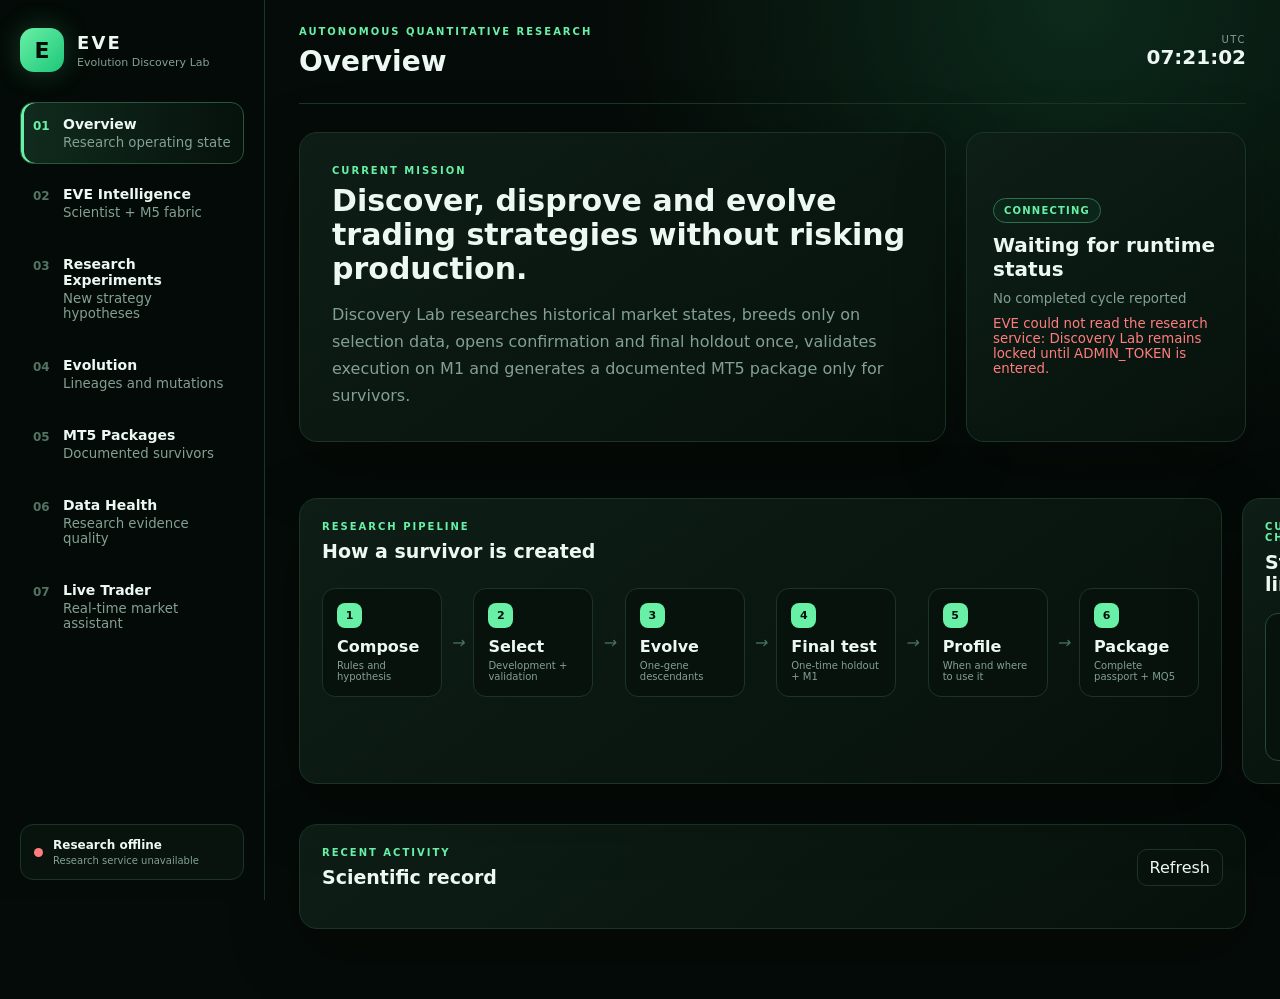
==== railway/app/static/index.html @ f0ff2114 "Force persistent chart-zone feed to browser" ====
<!doctype html>
<html lang="en">
<head>
  <meta charset="utf-8">
  <meta name="viewport" content="width=device-width, initial-scale=1">
  <meta name="theme-color" content="#07110d">
  <title>EVE Evolution Discovery Lab</title>
  <link rel="stylesheet" href="styles.css">
</head>
<body>
  <div class="shell">
    <aside class="sidebar">
      <div class="brand"><div class="brand-mark">E</div><div><strong>EVE</strong><span>Evolution Discovery Lab</span></div></div>
      <nav id="nav">
        <button class="nav-item active" data-view="overview"><span>01</span><b>Overview</b><small>Research operating state</small></button>
        <button class="nav-item" data-view="intelligence"><span>02</span><b>EVE Intelligence</b><small>Scientist + M5 fabric</small></button>
        <button class="nav-item" data-view="candidates"><span>03</span><b>Research Experiments</b><small>New strategy hypotheses</small></button>
        <button class="nav-item" data-view="evolution"><span>04</span><b>Evolution</b><small>Lineages and mutations</small></button>
        <button class="nav-item" data-view="mt5"><span>05</span><b>MT5 Packages</b><small>Documented survivors</small></button>
        <button class="nav-item" data-view="data"><span>06</span><b>Data Health</b><small>Research evidence quality</small></button>
      </nav>
      <div class="sidebar-foot"><span class="dot" id="healthDot"></span><div><strong id="healthText">Connecting</strong><small id="workerText">Railway worker</small></div></div>
    </aside>

    <main>
      <header class="topbar"><div><p class="eyebrow">AUTONOMOUS QUANTITATIVE RESEARCH</p><h1 id="pageTitle">Overview</h1></div><div class="clock"><span>UTC</span><strong id="clock">--:--:--</strong></div></header>

      <section class="view active" id="view-overview">
        <div class="hero">
          <div><p class="eyebrow">CURRENT MISSION</p><h2>Discover, disprove and evolve trading strategies without risking production.</h2><p>Discovery Lab researches historical market states, breeds only on selection data, opens confirmation and final holdout once, validates execution on M1 and generates a documented MT5 package only for survivors.</p></div>
          <div class="worker-card"><span class="status-pill" id="workerStatus">CONNECTING</span><strong id="lastAction">Waiting for runtime status</strong><small id="lastCycle">No completed cycle reported</small><small class="error" id="lastError"></small></div>
        </div>
        <div class="integrity-strip" id="integrityStrip"></div>
        <div class="metrics" id="metrics"></div>
        <div class="grid two">
          <article class="panel"><div class="panel-head"><div><p class="eyebrow">RESEARCH PIPELINE</p><h3>How a survivor is created</h3></div></div><div class="pipeline"><div><b>1</b><span>Compose</span><small>Rules and hypothesis</small></div><i>→</i><div><b>2</b><span>Select</span><small>Development + validation</small></div><i>→</i><div><b>3</b><span>Evolve</span><small>One-gene descendants</small></div><i>→</i><div><b>4</b><span>Final test</span><small>One-time holdout + M1</small></div><i>→</i><div><b>5</b><span>Profile</span><small>When and where to use it</small></div><i>→</i><div><b>6</b><span>Package</span><small>Complete passport + MQ5</small></div></div></article>
          <article class="panel"><div class="panel-head"><div><p class="eyebrow">CURRENT CHAMPION</p><h3>Strongest lineage</h3></div></div><div id="topLineage" class="feature-card empty">No lineage has survived selection yet.</div></article>
        </div>
        <article class="panel"><div class="panel-head"><div><p class="eyebrow">RECENT ACTIVITY</p><h3>Scientific record</h3></div><button class="ghost" data-refresh>Refresh</button></div><div id="events" class="events"></div></article>
      </section>

      <section class="view" id="view-intelligence">
        <div class="section-intro"><div><p class="eyebrow">EVE AUTONOMOUS SCIENTIST</p><h2>Intelligence & Multi-Timeframe Fabric</h2><p>This is EVE's multi-timeframe brain. The every-M5 fabric carries causal M1, M15, derived M30, H1, H4 and Daily context. A hard integrity audit controls dataset authority, and this screen shows whether Scientist v2 is actively researching the fabric.</p></div><button class="ghost" data-intelligence-refresh>Refresh now</button></div>
        <div class="health-summary" id="fabricSummary"><div><span class="status-orb warn"></span><div><p class="eyebrow">FABRIC STATUS</p><h3>LOADING</h3><p>Reading EVE's multi-timeframe research fabric.</p></div></div></div>
        <div class="metrics" id="fabricMetrics"></div>
        <div class="grid two">
          <article class="panel"><div class="panel-head"><div><p class="eyebrow">TIMEFRAME VISION</p><h3>What EVE can see at each M5 decision</h3></div></div><div id="timeframeFabric" class="checks"></div></article>
          <article class="panel"><div class="panel-head"><div><p class="eyebrow">HARD DATASET AUTHORITY</p><h3>Every-M5 integrity & scientist authority</h3></div></div><div id="fabricGates" class="checks"></div></article>
        </div>
        <div class="grid two">
          <article class="panel"><div class="panel-head"><div><p class="eyebrow">SCIENTIST RUNTIME</p><h3>Learning activity</h3></div></div><div id="scientistRuntime" class="feature-card empty">Loading scientist state.</div></article>
          <article class="panel"><div class="panel-head"><div><p class="eyebrow">LIVE PATTERN RADAR</p><h3>Validated discoveries being watched</h3></div></div><div id="liveRadar" class="cards"></div></article>
        </div>
        <div class="grid two">
          <article class="panel"><div class="panel-head"><div><p class="eyebrow">RESEARCH DIRECTOR</p><h3>Where EVE is spending research effort</h3></div></div><div id="researchDirector" class="feature-card empty">Waiting for the first directed science cycle.</div></article>
          <article class="panel"><div class="panel-head"><div><p class="eyebrow">STRATEGY ABLATION</p><h3>Removing conditions that do not earn their place</h3></div></div><div id="ablationSummary" class="feature-card empty">Waiting for a qualified hypothesis to simplify.</div></article>
        </div>
        <article class="panel"><div class="panel-head"><div><p class="eyebrow">LATEST SCIENTIFIC HYPOTHESES</p><h3>What EVE has been investigating</h3></div></div><div id="scientistHypotheses" class="cards"></div></article>
      </section>

      <section class="view" id="view-candidates">
        <div class="section-intro"><div><p class="eyebrow">HYPOTHESES UNDER TEST</p><h2>Research Experiments</h2><p>These are candidate ideas tested only on development and selection validation. Confirmation and final holdout stay sealed while strategies are being selected or mutated.</p></div></div>
        <div class="filter-row"><button class="chip active" data-candidate-filter="all">All</button><button class="chip" data-candidate-filter="promising">Passed selection</button><button class="chip" data-candidate-filter="rejected">Rejected</button><button class="chip" data-candidate-filter="queued">Queued</button></div>
        <div id="candidateList" class="cards"></div>
      </section>

      <section class="view" id="view-evolution">
        <div class="section-intro"><div><p class="eyebrow">CONTROLLED EVOLUTION</p><h2>Evolution</h2><p>Children alter one gene and compete using selection validation only. Once a mature champion opens the final holdout, its lineage is retired so that evidence cannot be reused for breeding.</p></div></div>
        <div id="lineageList" class="cards"></div>
        <article class="panel mutation-panel"><div class="panel-head"><div><p class="eyebrow">PARENT VS CHILD</p><h3>Recent mutation decisions</h3></div></div><div id="mutationList" class="cards"></div></article>
      </section>

      <section class="view" id="view-mt5">
        <div class="section-intro"><div><p class="eyebrow">FINAL SURVIVORS ONLY</p><h2>MT5 Packages</h2><p>Every download is locked until EVE has completed the strategy profile: exact market, timeframe, operating window, strongest conditions, weak conditions and evidence. Legacy survivors are automatically re-tested rather than filled with guessed information.</p></div></div>
        <div class="warning"><b>Safety:</b> Trading is OFF by default. A complete Trading Passport and the Discovery admin token are both required before download.</div>
        <div id="packageList" class="cards package-cards"></div>
      </section>

      <section class="view" id="view-data">
        <div class="section-intro"><div><p class="eyebrow">IMMUTABLE RESEARCH INPUT</p><h2>Data Health</h2><p id="snapshotDefinition">A snapshot is one completed research market state, not a raw tick.</p></div></div>
        <div class="health-summary" id="dataHealthSummary"></div>
        <div class="metrics data-metrics" id="dataMetrics"></div>
        <div class="grid two">
          <article class="panel"><div class="panel-head"><div><p class="eyebrow">AVAILABLE DATASETS</p><h3>Market coverage</h3></div></div><div id="datasetList" class="dataset-list"></div></article>
          <article class="panel"><div class="panel-head"><div><p class="eyebrow">PRODUCTION BOUNDARY</p><h3>Read-only source access</h3></div></div><div id="boundaryStatus" class="boundary"></div></article>
        </div>
        <article class="panel"><div class="panel-head"><div><p class="eyebrow">QUALITY CHECKS</p><h3>Evidence readiness</h3></div></div><div id="qualityChecks" class="checks"></div></article>
      </section>
    </main>
  </div>
  <script src="app.js"></script>
  <script src="intelligence.js"></script>
  <script src="evidence_panel.js"></script>
  <script src="live_trader_cost_guard.js"></script>
  <script src="live_trader.js?v=90"></script>
  <script src="live_trader_events.js"></script>
  <script src="live_trader_breakout_language_v54.js"></script>
  <script src="live_trader_session_outlook_v55.js?v=95"></script>
  <script src="live_trader_academy.js"></script>
  <script src="live_trader_intelligence_meter.js?v=95"></script>
</body>
</html>
---- railway/app/static/styles.css ----
:root{--bg:#050b08;--panel:#0a1711;--panel2:#07110d;--line:#1b3427;--text:#eef8f2;--muted:#83a091;--green:#68f0a6;--green2:#1fc77a;--amber:#f0c66a;--red:#ff7d7d;--blue:#74baff;--shadow:0 22px 70px rgba(0,0,0,.28)}
*{box-sizing:border-box}html{background:var(--bg);color:var(--text);font-family:Inter,ui-sans-serif,system-ui,-apple-system,Segoe UI,sans-serif}body{margin:0;min-height:100vh;background:radial-gradient(circle at 84% 0,#0c2a1b 0,transparent 32%),var(--bg)}button{font:inherit}.shell{display:grid;grid-template-columns:265px minmax(0,1fr);min-height:100vh}.sidebar{position:sticky;top:0;height:100vh;padding:28px 20px 20px;border-right:1px solid var(--line);background:rgba(4,11,8,.95);display:flex;flex-direction:column;overflow:auto}.brand{display:flex;gap:13px;align-items:center;margin-bottom:30px}.brand-mark{width:44px;height:44px;border-radius:14px;background:linear-gradient(135deg,var(--green),var(--green2));display:grid;place-items:center;color:#03100a;font-weight:900;font-size:22px;box-shadow:0 0 28px rgba(98,243,165,.22)}.brand strong{display:block;font-size:18px;letter-spacing:.12em}.brand span{display:block;font-size:11px;color:var(--muted);margin-top:3px}.sidebar nav{display:grid;gap:8px}.nav-item{display:grid;grid-template-columns:30px 1fr;text-align:left;border:1px solid transparent;background:transparent;color:var(--text);padding:13px 12px;border-radius:13px;cursor:pointer}.nav-item span{grid-row:1/3;color:#527363;font-weight:800;font-size:12px;padding-top:3px}.nav-item b{font-size:14px}.nav-item small{color:var(--muted);margin-top:3px}.nav-item:hover{background:#0a1711}.nav-item.active{border-color:#28563d;background:linear-gradient(90deg,rgba(98,243,165,.14),rgba(98,243,165,.03));box-shadow:inset 3px 0 0 var(--green)}.nav-item.active span{color:var(--green)}.sidebar-foot{margin-top:auto;border:1px solid var(--line);background:#08130e;padding:13px;border-radius:13px;display:flex;gap:10px;align-items:center}.dot{width:9px;height:9px;border-radius:50%;background:#777}.dot.ok{background:var(--green);box-shadow:0 0 16px var(--green)}.dot.bad{background:var(--red)}.sidebar-foot strong,.sidebar-foot small{display:block}.sidebar-foot strong{font-size:12px}.sidebar-foot small{color:var(--muted);font-size:10px;margin-top:3px}main{min-width:0;padding:0 34px 50px}.topbar{height:104px;display:flex;justify-content:space-between;align-items:center;border-bottom:1px solid var(--line);margin-bottom:28px}.eyebrow{font-size:10px;letter-spacing:.2em;font-weight:800;color:var(--green);margin:0 0 8px}.topbar h1,.section-intro h2{margin:0;font-size:28px}.clock{text-align:right}.clock span{display:block;color:var(--muted);font-size:10px;letter-spacing:.16em}.clock strong{font-variant-numeric:tabular-nums;font-size:20px}.view{display:none}.view.active{display:block}.hero{display:grid;grid-template-columns:minmax(0,1.6fr) minmax(280px,.65fr);gap:20px;margin-bottom:18px}.hero>div,.panel,.metric,.warning,.health-summary{border:1px solid var(--line);background:linear-gradient(145deg,rgba(14,31,23,.96),rgba(7,17,12,.96));border-radius:18px;box-shadow:var(--shadow)}.hero>div:first-child{padding:32px}.hero h2{font-size:30px;line-height:1.14;margin:0 0 14px;max-width:850px}.hero p:not(.eyebrow){color:var(--muted);line-height:1.7;margin:0}.worker-card{padding:26px;display:flex;flex-direction:column;justify-content:center;gap:10px}.worker-card strong{font-size:20px}.worker-card small{color:var(--muted)}.worker-card .error{color:var(--red)}.status-pill{align-self:flex-start;padding:6px 10px;border-radius:999px;border:1px solid #2f6f4e;color:var(--green);background:#0b2518;font-size:10px;font-weight:900;letter-spacing:.12em}.status-pill.error{color:var(--red);border-color:#743c3c;background:#281010}.integrity-strip{display:grid;grid-template-columns:repeat(4,1fr);gap:10px;margin-bottom:18px}.integrity,.check{border:1px solid var(--line);background:#07120d;border-radius:13px;padding:13px;display:flex;gap:10px;align-items:flex-start}.integrity>span,.check>span{width:25px;height:25px;display:grid;place-items:center;border-radius:50%;font-weight:900;flex:0 0 auto}.integrity.ok>span,.check.ok>span{background:#103a25;color:var(--green)}.integrity.bad>span,.check.bad>span{background:#3c1515;color:var(--red)}.integrity b,.integrity small,.check b,.check small{display:block}.integrity b,.check b{font-size:12px}.integrity small,.check small{font-size:10px;color:var(--muted);margin-top:4px;line-height:1.4}.metrics{display:grid;grid-template-columns:repeat(6,minmax(120px,1fr));gap:12px;margin:0 0 20px}.metric{padding:18px}.metric span{color:var(--muted);font-size:11px;display:block}.metric strong{display:block;font-size:27px;margin-top:8px}.metric small{color:#648475;font-size:10px}.grid.two{display:grid;grid-template-columns:1fr 1fr;gap:20px;margin-bottom:20px}.panel{padding:22px;margin-bottom:20px}.panel-head{display:flex;align-items:center;justify-content:space-between;gap:20px;margin-bottom:18px}.panel h3{margin:0;font-size:19px}.muted{color:var(--muted);line-height:1.65}.pipeline{display:flex;align-items:center;gap:9px;overflow-x:auto;padding:8px 0}.pipeline div{min-width:120px;border:1px solid var(--line);border-radius:13px;padding:14px;background:#07120d}.pipeline b{width:25px;height:25px;border-radius:8px;display:grid;place-items:center;background:var(--green);color:#03100a;font-size:11px}.pipeline span,.pipeline small{display:block}.pipeline span{font-weight:800;margin-top:9px}.pipeline small{color:var(--muted);font-size:10px;margin-top:4px}.pipeline i{color:#47715d}.feature-card{border:1px solid #254936;border-radius:13px;padding:16px;background:#07120d}.feature-card.empty{color:var(--muted)}.events{display:grid}.event{display:grid;grid-template-columns:150px 130px 1fr;gap:14px;padding:13px 4px;border-top:1px solid var(--line)}.event:first-child{border-top:0}.event time,.event span{color:var(--muted);font-size:11px}.event b{font-size:13px}.event.success b{color:var(--green)}.event.error b{color:var(--red)}.event.warning b{color:var(--amber)}.ghost,.chip{border:1px solid var(--line);color:var(--text);background:#07120d;padding:8px 12px;border-radius:10px;cursor:pointer}.ghost:hover,.chip:hover,.chip.active{border-color:#398660;color:var(--green)}.section-intro{display:flex;justify-content:space-between;margin-bottom:20px}.section-intro p:not(.eyebrow){color:var(--muted);max-width:900px;line-height:1.65}.filter-row{display:flex;flex-wrap:wrap;gap:8px;margin-bottom:18px}.cards{display:grid;grid-template-columns:repeat(2,minmax(0,1fr));gap:16px}.card{border:1px solid var(--line);border-radius:17px;background:linear-gradient(145deg,#0d1d16,#07120d);padding:20px;min-width:0}.card-top{display:flex;justify-content:space-between;gap:16px}.card h3{margin:0;font-size:17px}.card p{color:var(--muted);font-size:12px;line-height:1.55}.badge{padding:5px 9px;border:1px solid var(--line);border-radius:999px;font-size:9px;font-weight:900;letter-spacing:.1em;color:var(--muted);height:max-content;text-transform:uppercase}.badge.elite,.badge.promoted,.badge.active{color:var(--green);border-color:#2f7a52}.badge.validated,.badge.complete{color:var(--blue);border-color:#345d81}.badge.promising,.badge.queued,.badge.compile{color:var(--amber);border-color:#715d31}.badge.rejected,.badge.failed,.badge.retired{color:var(--red);border-color:#713838}.stat-row{display:grid;grid-template-columns:repeat(4,1fr);gap:8px;margin-top:14px}.stat{background:#06100b;border:1px solid #142b20;border-radius:10px;padding:10px;min-width:0}.stat span,.stat strong{display:block}.stat span{font-size:9px;color:var(--muted)}.stat strong{font-size:13px;margin-top:4px;overflow-wrap:anywhere}.rules{margin-top:13px;padding-top:13px;border-top:1px solid var(--line);display:flex;flex-wrap:wrap;gap:6px}.rules span{font-size:9px;color:#a7c5b6;border:1px solid #244736;border-radius:7px;padding:5px 7px}.evidence-note{margin-top:13px;padding:11px;border-radius:10px;background:#0b2518;border:1px solid #27563d}.evidence-note.sealed{background:#101b25;border-color:#29455d}.evidence-note b,.evidence-note span{display:block}.evidence-note b{font-size:11px}.evidence-note span{font-size:10px;color:var(--muted);margin-top:4px}.decision{min-height:36px}.dataset{color:#557666;overflow-wrap:anywhere}.timeline{display:grid;grid-template-columns:repeat(5,1fr);gap:4px;margin-top:15px}.timeline span{font-size:8px;color:#607a6d;border-top:3px solid #25392f;padding-top:6px;text-align:center}.timeline span.done{color:var(--green);border-color:var(--green2)}.mutation-panel{margin-top:22px}.change-grid{display:grid;grid-template-columns:minmax(0,1fr) 34px minmax(0,1fr);gap:10px;align-items:stretch;margin:16px 0}.change-grid>div:not(.change-arrow){border:1px solid var(--line);background:#06100b;border-radius:11px;padding:12px;min-width:0}.change-grid span,.change-grid strong{display:block}.change-grid span{font-size:9px;color:var(--muted);text-transform:uppercase}.change-grid strong{font-size:11px;line-height:1.5;margin-top:6px;overflow-wrap:anywhere}.change-arrow{display:grid;place-items:center;color:var(--green);font-weight:900}.warning{padding:14px 17px;color:var(--amber);margin-bottom:18px}.passport{margin-top:16px;border:1px solid #2c6848;background:#06130d;border-radius:14px;overflow:hidden}.passport-head{padding:13px 14px;background:#0c2c1c;display:flex;justify-content:space-between;gap:12px}.passport-head span{font-size:9px;letter-spacing:.14em;color:var(--green);font-weight:900}.passport-head strong{font-size:12px}.passport-grid{display:grid;grid-template-columns:repeat(2,1fr);gap:1px;background:var(--line)}.passport-grid div{background:#07120d;padding:12px}.passport-grid span,.passport-grid b{display:block}.passport-grid span{font-size:9px;color:var(--muted)}.passport-grid b{font-size:11px;margin-top:5px}.use-grid{display:grid;grid-template-columns:1fr 1fr;gap:14px;padding:14px}.use-grid h4{font-size:11px;margin:0 0 7px}.use-grid ul{margin:0;padding-left:17px;color:var(--muted);font-size:10px;line-height:1.55}.download-row{display:flex;gap:8px;margin-top:16px}.download{border:0;background:var(--green);color:#03100a;font-size:11px;font-weight:900;padding:10px 13px;border-radius:10px;cursor:pointer}.download.secondary{background:transparent;color:var(--green);border:1px solid #2e6f4d}.health-summary{padding:22px;margin-bottom:18px;display:flex;align-items:center;justify-content:space-between}.health-summary>div{display:flex;align-items:center;gap:14px}.health-summary h3,.health-summary p{margin:0}.health-summary p{color:var(--muted);font-size:11px;margin-top:5px}.health-summary>small{color:var(--muted)}.status-orb{width:18px;height:18px;border-radius:50%;background:#777}.status-orb.ok{background:var(--green);box-shadow:0 0 20px rgba(104,240,166,.45)}.status-orb.warn{background:var(--amber)}.status-orb.bad{background:var(--red)}.dataset-list{display:grid;gap:10px}.dataset{display:grid;grid-template-columns:1fr auto;gap:5px;border:1px solid var(--line);background:#07120d;border-radius:12px;padding:13px}.dataset div span,.dataset small{display:block;color:var(--muted);font-size:10px}.dataset strong{font-size:18px}.dataset small{grid-column:1/-1}.boundary,.checks{display:grid;gap:10px}.checks{grid-template-columns:repeat(2,1fr)}.empty-state{grid-column:1/-1;border:1px dashed #27503b;border-radius:16px;padding:34px;text-align:center;color:var(--muted)}
@media(max-width:1180px){.metrics{grid-template-columns:repeat(3,1fr)}.integrity-strip{grid-template-columns:1fr 1fr}.hero,.grid.two{grid-template-columns:1fr}.cards{grid-template-columns:1fr}}
@media(max-width:760px){.shell{display:block}.sidebar{position:relative;height:auto;padding:18px}.sidebar nav{grid-template-columns:1fr 1fr}.sidebar-foot{margin-top:16px}.brand{margin-bottom:16px}main{padding:0 16px 40px}.topbar{height:86px}.hero h2{font-size:24px}.metrics,.integrity-strip,.checks{grid-template-columns:1fr 1fr}.event{grid-template-columns:90px 1fr}.event span{display:none}.pipeline i{display:none}.stat-row,.passport-grid,.use-grid{grid-template-columns:1fr 1fr}.change-grid{grid-template-columns:1fr}.change-arrow{transform:rotate(90deg)}.health-summary{align-items:flex-start;gap:14px;flex-direction:column}}
.profile-notice{margin-top:16px;border-radius:14px;padding:18px;border:1px solid var(--line);background:#0b1711}.profile-notice b,.profile-notice p,.profile-notice small{display:block}.profile-notice b{font-size:14px}.profile-notice p{margin:8px 0;color:var(--text);font-size:12px;line-height:1.55}.profile-notice small{color:var(--muted);line-height:1.45}.profile-notice.pending{border-color:#6b592d;background:#201b0d}.profile-notice.pending b{color:var(--amber)}.profile-notice.failed{border-color:#713838;background:#241010}.profile-notice.failed b{color:var(--red)}.locked-card{border-color:#3b3425}.download.locked{background:#26352d;color:#829a8e;cursor:not-allowed}.badge.profiling,.badge.pending,.badge.retry{color:var(--amber);border-color:#715d31}.badge.blocked{color:var(--red);border-color:#713838}.package-card.ready{border-color:#265b40}
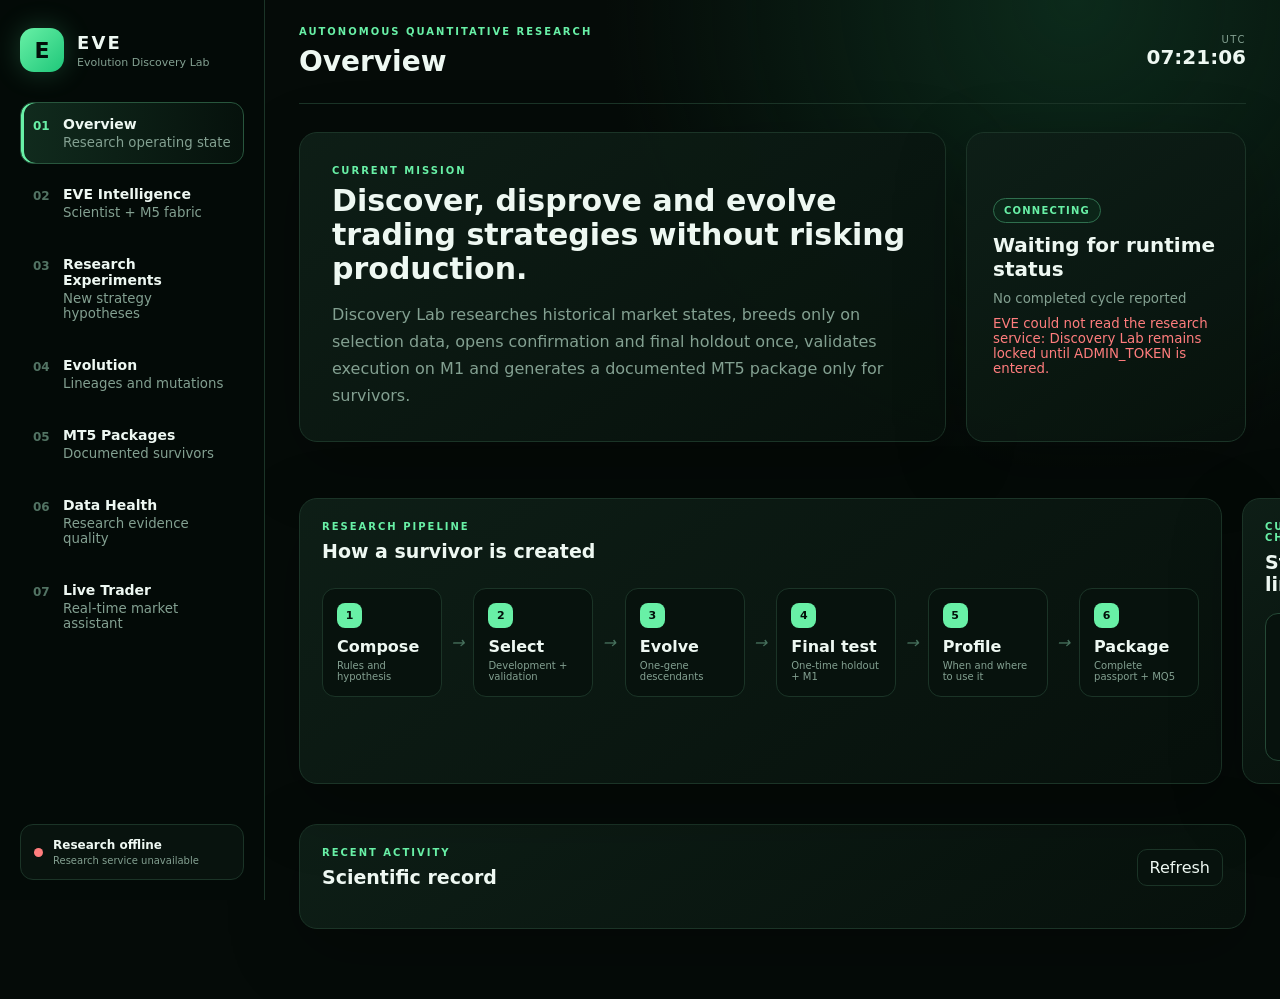
==== commit e090cfb5: "Force strict chart-zone invalidation UI refresh" ====
--- a/railway/app/static/index.html
+++ b/railway/app/static/index.html
@@ -95,8 +95,8 @@
   <script src="live_trader.js?v=90"></script>
   <script src="live_trader_events.js"></script>
   <script src="live_trader_breakout_language_v54.js"></script>
-  <script src="live_trader_session_outlook_v55.js?v=95"></script>
+  <script src="live_trader_session_outlook_v55.js?v=96"></script>
   <script src="live_trader_academy.js"></script>
-  <script src="live_trader_intelligence_meter.js?v=95"></script>
+  <script src="live_trader_intelligence_meter.js?v=96"></script>
 </body>
 </html>
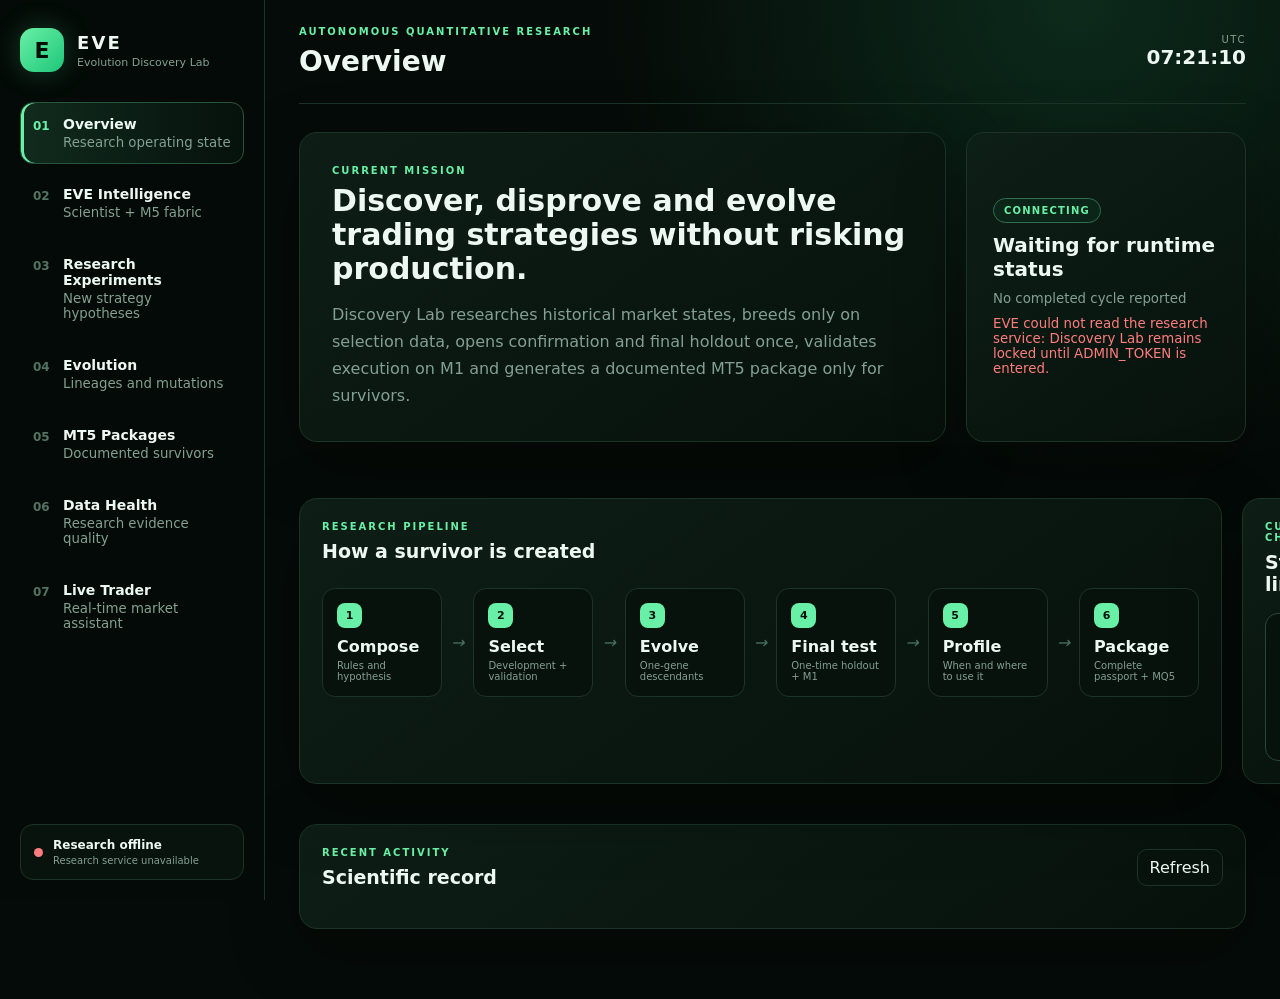
==== commit 257611e1: "Force unified zone truth UI refresh" ====
--- a/railway/app/static/index.html
+++ b/railway/app/static/index.html
@@ -95,8 +95,8 @@
   <script src="live_trader.js?v=90"></script>
   <script src="live_trader_events.js"></script>
   <script src="live_trader_breakout_language_v54.js"></script>
-  <script src="live_trader_session_outlook_v55.js?v=96"></script>
+  <script src="live_trader_session_outlook_v55.js?v=97"></script>
   <script src="live_trader_academy.js"></script>
-  <script src="live_trader_intelligence_meter.js?v=96"></script>
+  <script src="live_trader_intelligence_meter.js?v=97"></script>
 </body>
 </html>
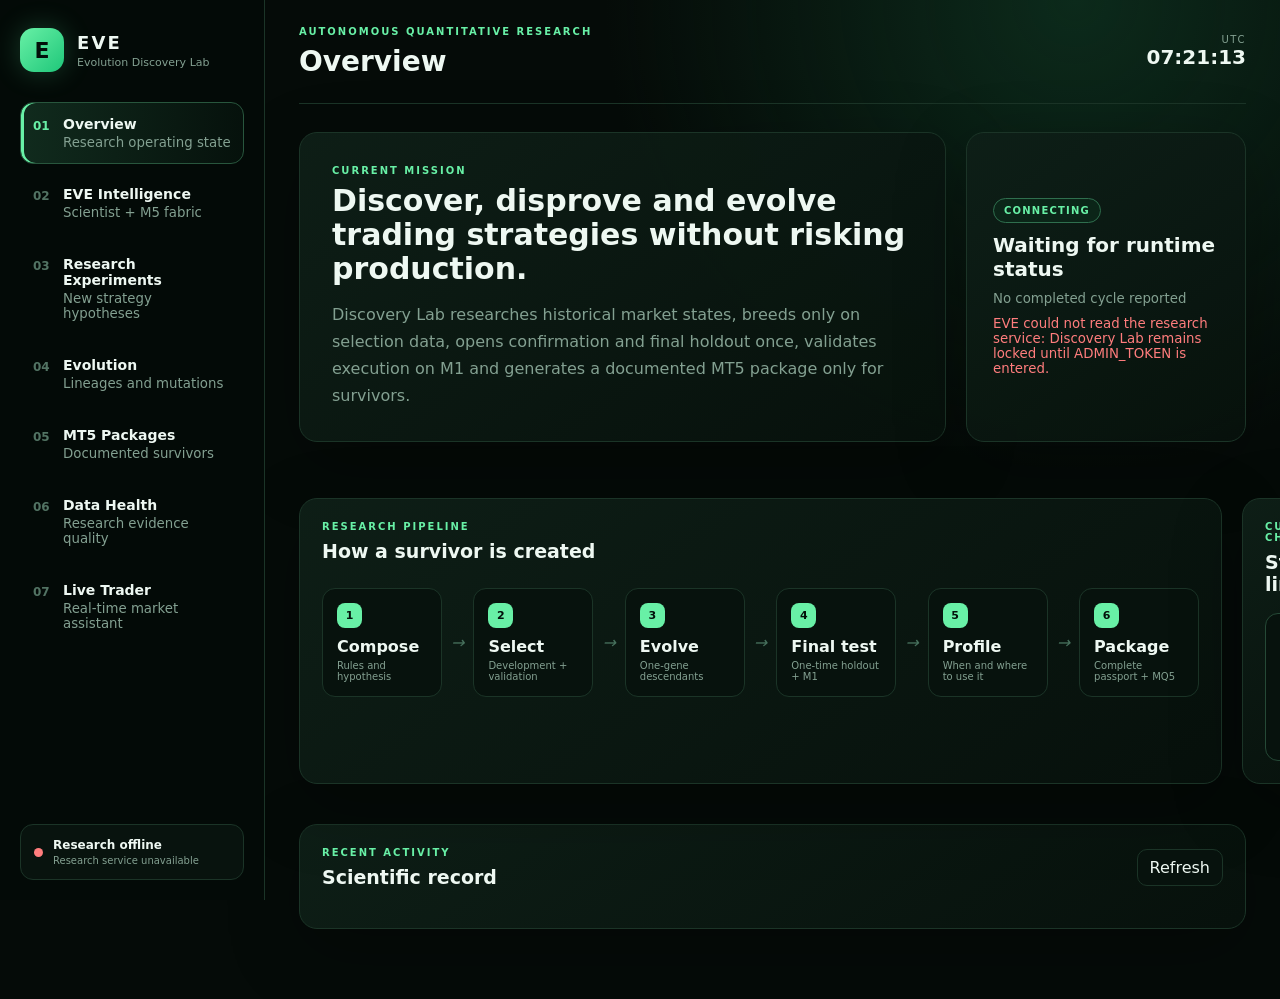
==== commit 784408ab: "Force live zone cockpit browser refresh" ====
--- a/railway/app/static/index.html
+++ b/railway/app/static/index.html
@@ -95,8 +95,8 @@
   <script src="live_trader.js?v=90"></script>
   <script src="live_trader_events.js"></script>
   <script src="live_trader_breakout_language_v54.js"></script>
-  <script src="live_trader_session_outlook_v55.js?v=97"></script>
+  <script src="live_trader_session_outlook_v55.js?v=98"></script>
   <script src="live_trader_academy.js"></script>
-  <script src="live_trader_intelligence_meter.js?v=97"></script>
+  <script src="live_trader_intelligence_meter.js?v=98"></script>
 </body>
 </html>
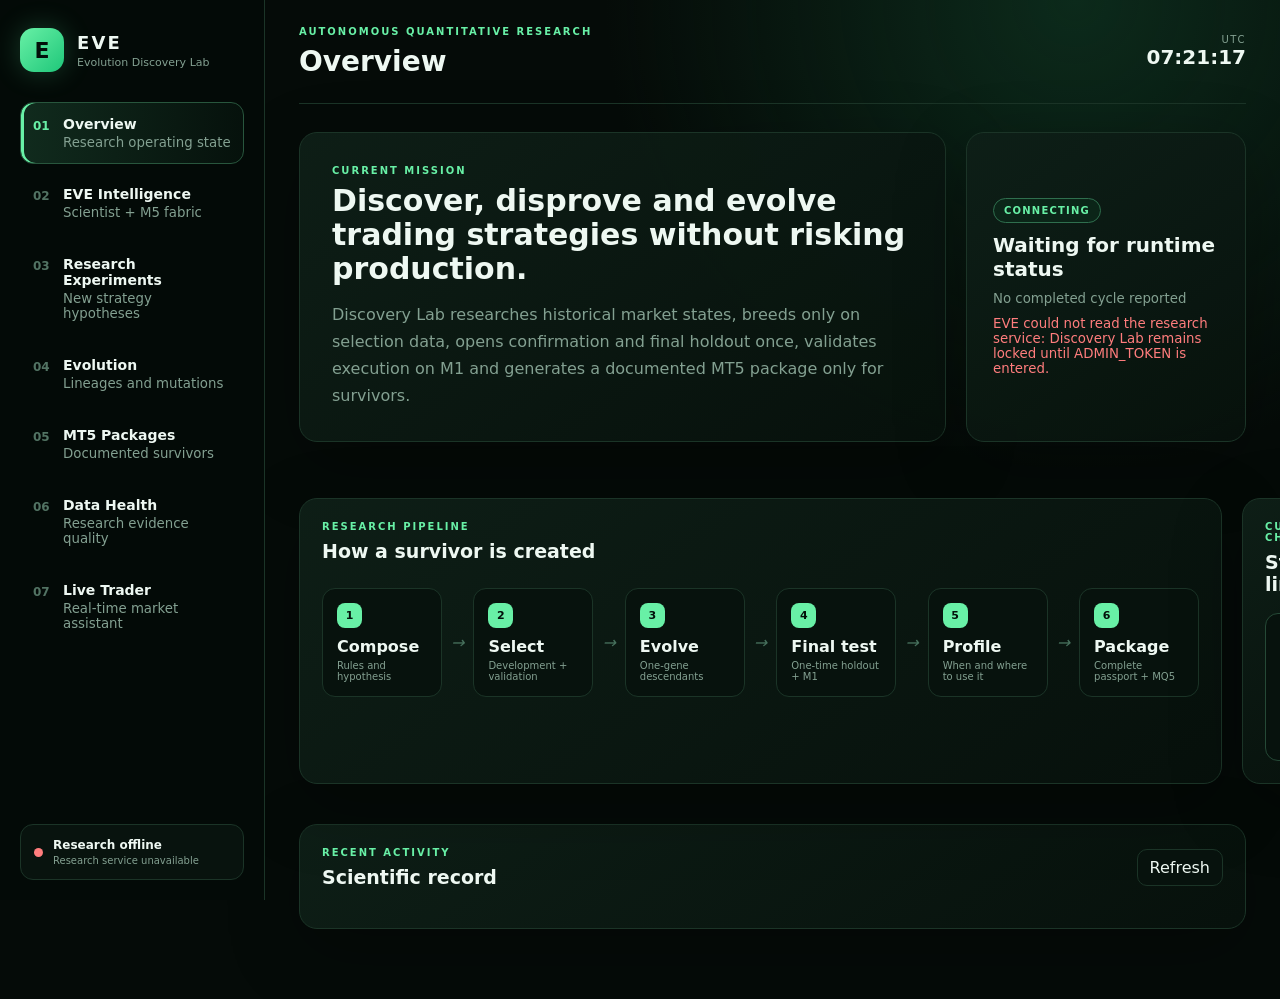
==== commit 5ec72f77: "Force remediated copilot assets to browser" ====
--- a/railway/app/static/index.html
+++ b/railway/app/static/index.html
@@ -95,8 +95,8 @@
   <script src="live_trader.js?v=90"></script>
   <script src="live_trader_events.js"></script>
   <script src="live_trader_breakout_language_v54.js"></script>
-  <script src="live_trader_session_outlook_v55.js?v=98"></script>
+  <script src="live_trader_session_outlook_v55.js?v=99"></script>
   <script src="live_trader_academy.js"></script>
-  <script src="live_trader_intelligence_meter.js?v=98"></script>
+  <script src="live_trader_intelligence_meter.js?v=99"></script>
 </body>
 </html>
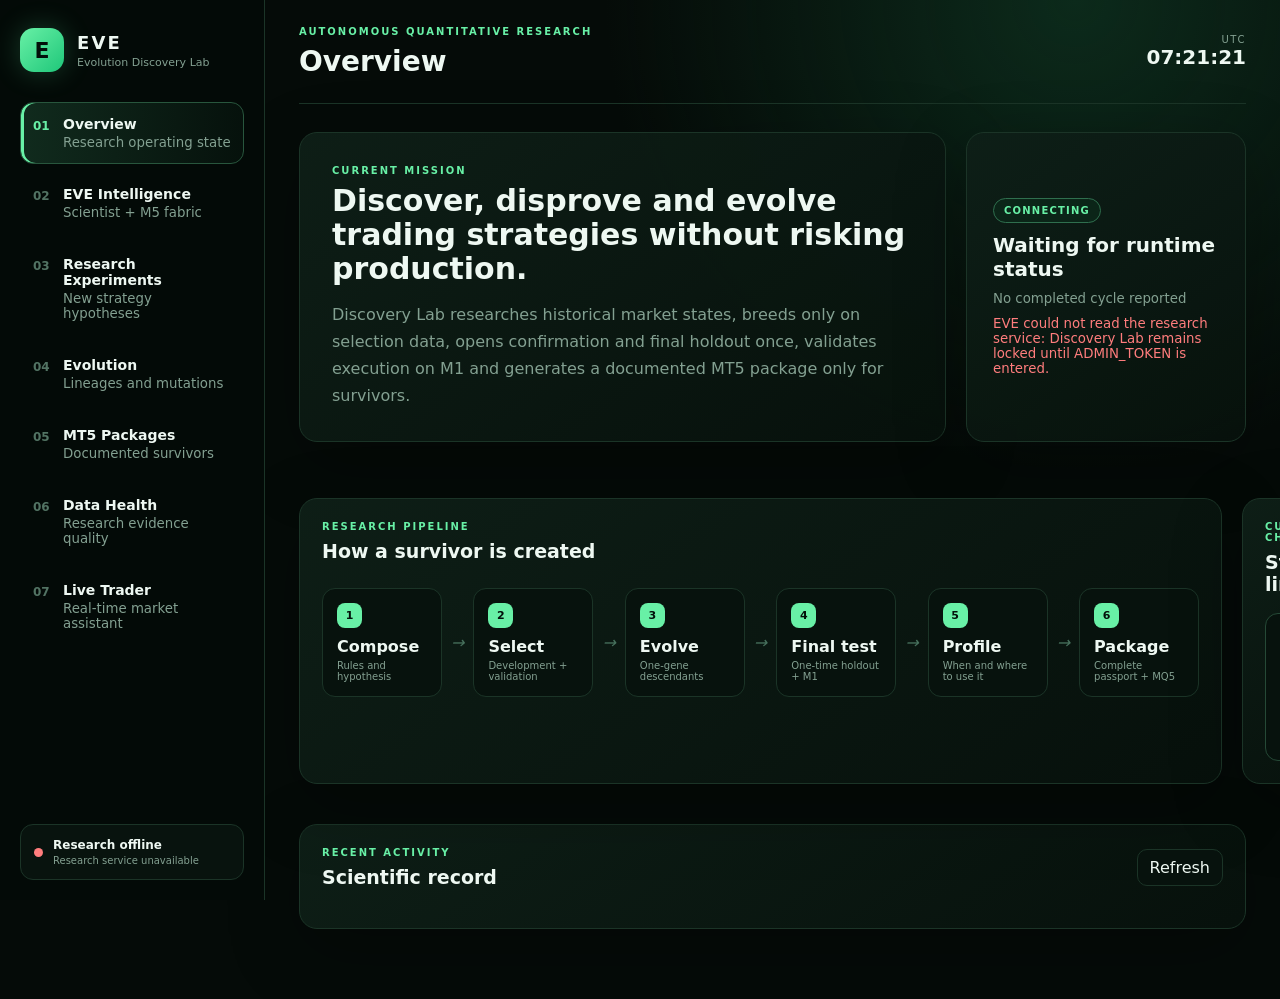
==== commit 819b4f7e: "Cache-bust remediated base Live Trader script to v99" ====
--- a/railway/app/static/index.html
+++ b/railway/app/static/index.html
@@ -92,7 +92,7 @@
   <script src="intelligence.js"></script>
   <script src="evidence_panel.js"></script>
   <script src="live_trader_cost_guard.js"></script>
-  <script src="live_trader.js?v=90"></script>
+  <script src="live_trader.js?v=99"></script>
   <script src="live_trader_events.js"></script>
   <script src="live_trader_breakout_language_v54.js"></script>
   <script src="live_trader_session_outlook_v55.js?v=99"></script>
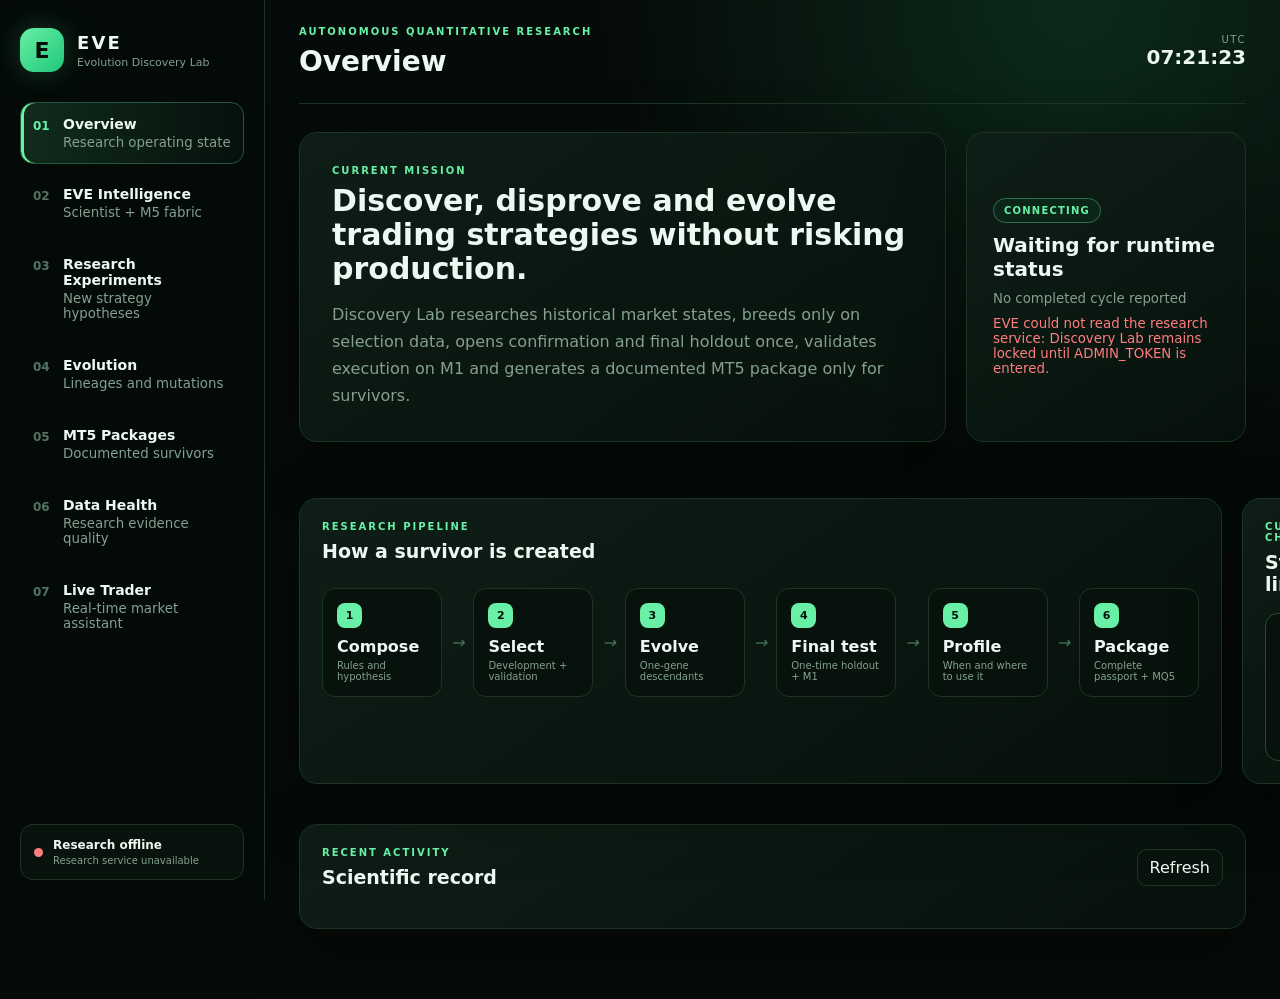
==== commit a9236ade: "Force resident Live Trader assets to refresh" ====
--- a/railway/app/static/index.html
+++ b/railway/app/static/index.html
@@ -92,11 +92,11 @@
   <script src="intelligence.js"></script>
   <script src="evidence_panel.js"></script>
   <script src="live_trader_cost_guard.js"></script>
-  <script src="live_trader.js?v=99"></script>
+  <script src="live_trader.js?v=100"></script>
   <script src="live_trader_events.js"></script>
   <script src="live_trader_breakout_language_v54.js"></script>
-  <script src="live_trader_session_outlook_v55.js?v=99"></script>
+  <script src="live_trader_session_outlook_v55.js?v=100"></script>
   <script src="live_trader_academy.js"></script>
-  <script src="live_trader_intelligence_meter.js?v=99"></script>
+  <script src="live_trader_intelligence_meter.js?v=100"></script>
 </body>
 </html>
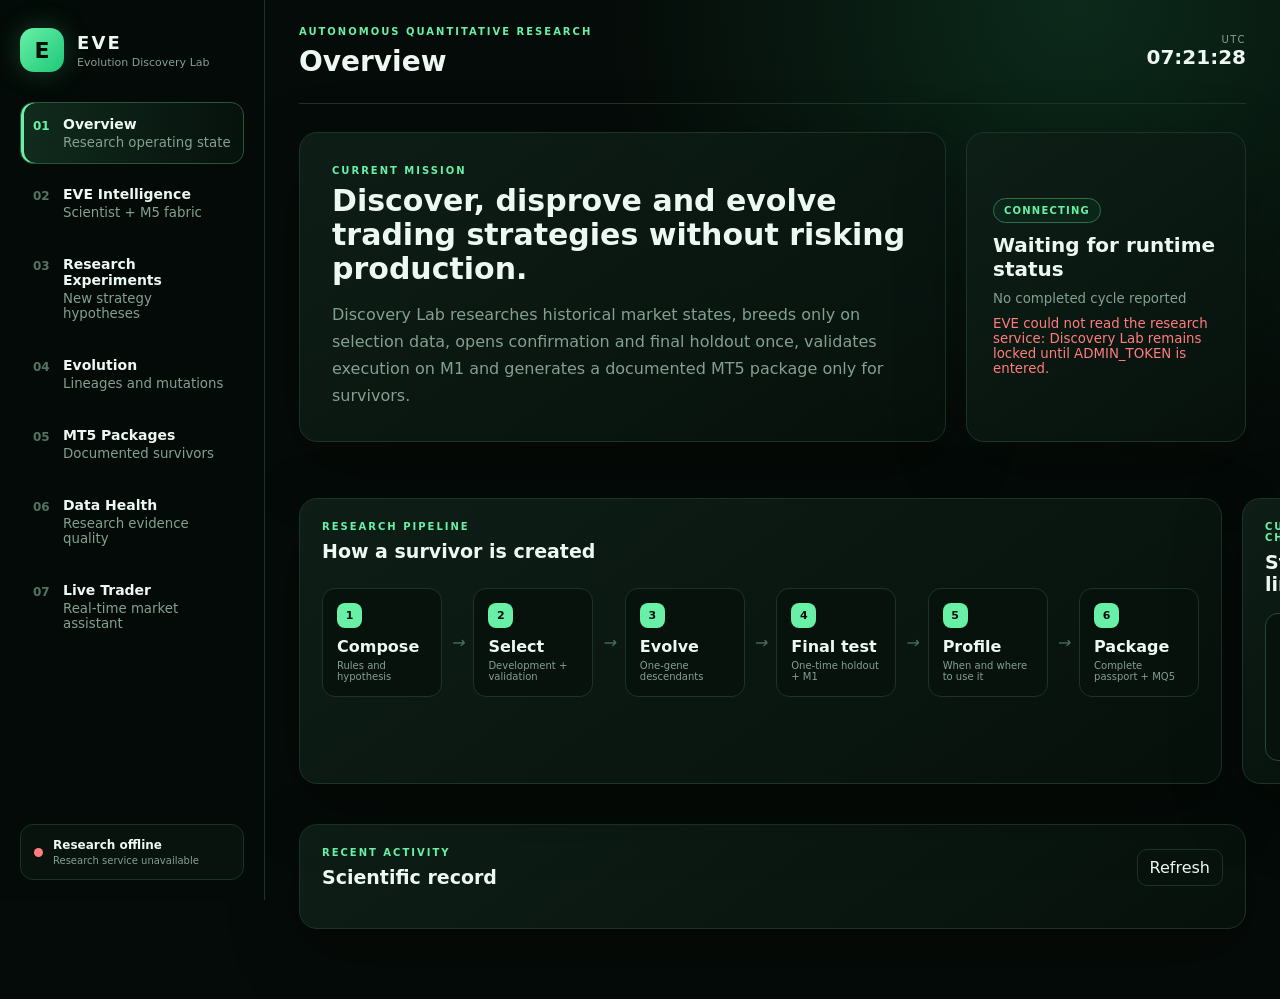
==== commit 13b32c7d: "Cache-bust every changed Live Trader script" ====
--- a/railway/app/static/index.html
+++ b/railway/app/static/index.html
@@ -92,11 +92,11 @@
   <script src="intelligence.js"></script>
   <script src="evidence_panel.js"></script>
   <script src="live_trader_cost_guard.js"></script>
-  <script src="live_trader.js?v=100"></script>
-  <script src="live_trader_events.js"></script>
+  <script src="live_trader.js?v=101"></script>
+  <script src="live_trader_events.js?v=101"></script>
   <script src="live_trader_breakout_language_v54.js"></script>
-  <script src="live_trader_session_outlook_v55.js?v=100"></script>
-  <script src="live_trader_academy.js"></script>
-  <script src="live_trader_intelligence_meter.js?v=100"></script>
+  <script src="live_trader_session_outlook_v55.js?v=101"></script>
+  <script src="live_trader_academy.js?v=101"></script>
+  <script src="live_trader_intelligence_meter.js?v=101"></script>
 </body>
 </html>
